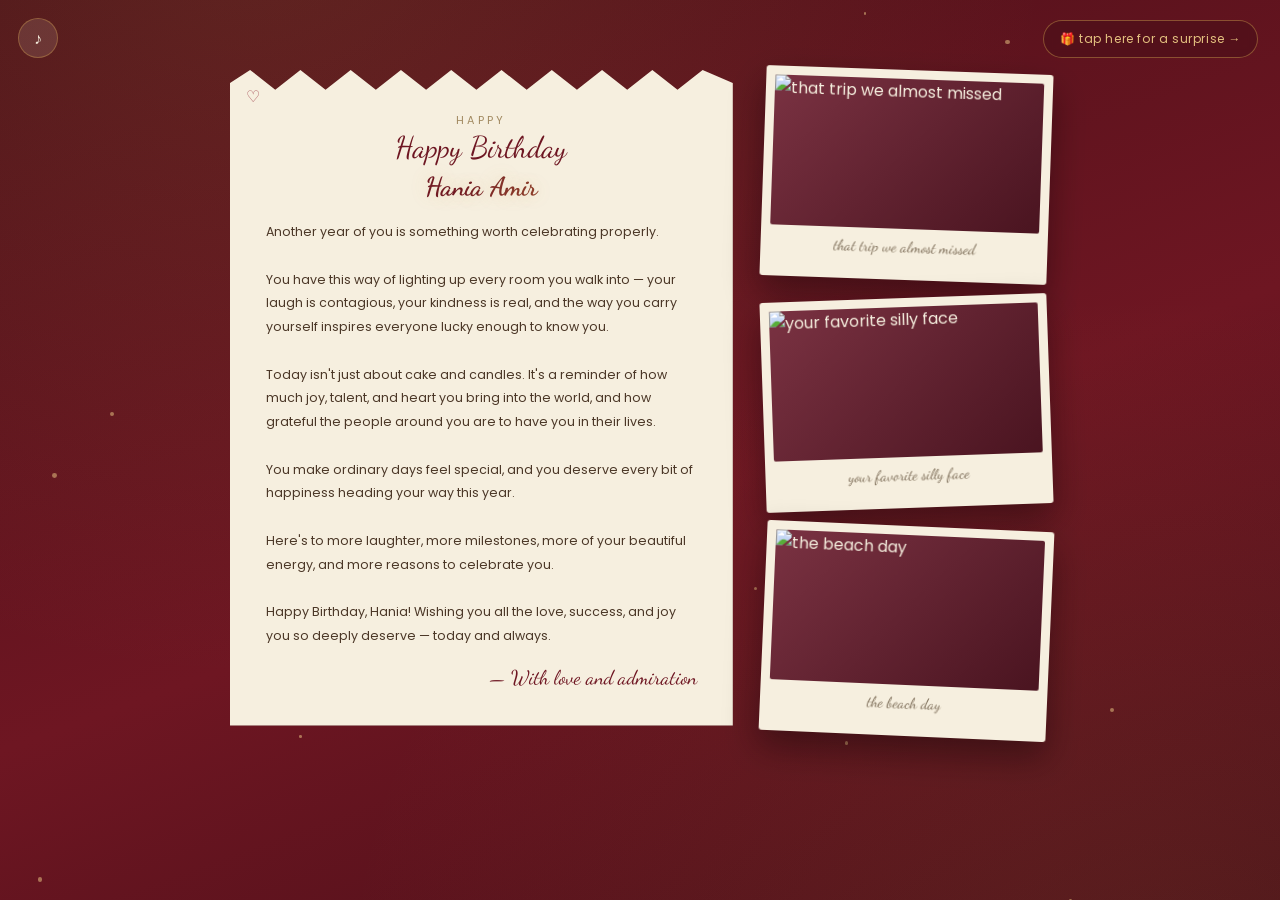
==== letter.html @ cc519613 "files" ====
<!DOCTYPE html>
<html lang="en">
<head>
<meta charset="UTF-8" />
<meta name="viewport" content="width=device-width, initial-scale=1.0" />
<title>Your letter</title>
<link rel="stylesheet" href="style.css" />
<script src="config.js"></script>
<style>
  .stage{ align-items:flex-start; padding-top: 70px; padding-bottom: 90px; }

  .letter-wrap{
    display:flex;
    gap: 30px;
    align-items:flex-start;
    max-width: 820px;
    width: 100%;
    position:relative;
    z-index:2;
  }

  .paper{
    background: var(--cream);
    color: var(--ink);
    flex: 1.5;
    padding: 42px 36px 36px;
    position:relative;
    box-shadow: 0 26px 55px var(--shadow);
    clip-path: polygon(
      0% 2%, 4% 0%, 9% 3%, 14% 0%, 19% 3%, 24% 0%, 29% 3%, 34% 0%, 39% 3%, 44% 0%,
      49% 3%, 54% 0%, 59% 3%, 64% 0%, 69% 3%, 74% 0%, 79% 3%, 84% 0%, 89% 3%, 94% 0%, 100% 2%,
      100% 100%, 0% 100%
    );
    opacity: 0;
    animation: paperIn .8s ease forwards .1s;
  }
  @keyframes paperIn{ from{ opacity:0; transform: translateY(24px) rotate(-.6deg);} to{ opacity:1; transform:none; } }

  .paper-title{ text-align:center; margin-bottom: 6px; }
  .paper-title .eyebrow{ font-size: 11px; letter-spacing:.3em; color: #a0885f; display:block; }
  .paper-title .main{ font-family:'Dancing Script', cursive; font-size: 30px; color: var(--maroon); }

  .greet-name{
    text-align:center;
    font-family:'Dancing Script', cursive;
    font-size: 26px;
    font-weight:700;
    margin: 6px 0 18px;
    background: linear-gradient(100deg, var(--maroon) 20%, #c98a3f 45%, var(--maroon) 70%);
    background-size: 220% 100%;
    -webkit-background-clip: text; background-clip: text; -webkit-text-fill-color: transparent;
    animation: nameShimmer 4.5s linear infinite;
    text-shadow: 0 0 18px rgba(207,159,78,.25);
  }
  @keyframes nameShimmer{ to{ background-position: -220% 0; } }

  .paper-body{ font-size: 12.5px; line-height: 1.9; color: #4a3626; white-space: pre-line; }
  .paper-sign{ margin-top: 18px; font-family:'Dancing Script', cursive; font-size: 20px; color: var(--maroon); text-align:right; }
  .fav-heart{ position:absolute; top:14px; left:16px; font-size: 16px; color: var(--maroon-light); opacity:.75; animation: pulse 1.8s ease-in-out infinite; }
  @keyframes pulse{ 0%,100%{ transform: scale(1);} 50%{ transform: scale(1.25);} }

  .photo-col{ flex:1; display:flex; flex-direction:column; gap: 18px; }
  .photo-card{
    background: var(--cream);
    padding: 9px 9px 24px;
    border-radius: 3px;
    box-shadow: 0 16px 34px var(--shadow);
    transform: rotate(2deg);
    opacity: 0;
    animation: cardIn .7s ease forwards;
    transition: transform .3s ease;
  }
  .photo-card:hover{ transform: rotate(0deg) scale(1.04) !important; }
  .photo-card:nth-child(1){ animation-delay: .3s; }
  .photo-card:nth-child(2){ animation-delay: .55s; transform: rotate(-2deg); }
  .photo-card:nth-child(3){ animation-delay: .8s; transform: rotate(2.5deg); }
  @keyframes cardIn{ from{ opacity:0; transform: translateY(18px) rotate(0deg);} to{ opacity:1; } }

  .photo-placeholder{
    height: 150px;
    border-radius: 2px;
    overflow: hidden;
    background: linear-gradient(135deg, #7a3242, #4a1420);
  }
  .photo-placeholder img{ width:100%; height:100%; object-fit: cover; display:block; }
  .photo-caption{ text-align:center; font-family:'Dancing Script', cursive; font-size: 15px; color:#7a6a55; margin-top: 9px; }

  .surprise-link{
    position: fixed;
    top: 20px; right: 22px;
    z-index: 6;
    font-size: 12px;
    letter-spacing:.05em;
    color: var(--gold-soft);
    background: rgba(74,15,24,0.55);
    border: 1px solid rgba(207,159,78,0.45);
    padding: 9px 16px;
    border-radius: 999px;
    backdrop-filter: blur(4px);
    animation: linkFloat 2.4s ease-in-out infinite;
  }
  @keyframes linkFloat{ 0%,100%{ transform: translateY(0);} 50%{ transform: translateY(-4px);} }

  .music-toggle{
    position:fixed;
    top: 18px; left: 18px;
    width: 40px; height:40px;
    border-radius: 50%;
    background: rgba(246,239,223,0.12);
    border: 1px solid rgba(207,159,78,0.4);
    display:flex; align-items:center; justify-content:center;
    font-size: 16px;
    z-index: 5;
  }

  @media (max-width: 680px){
    .letter-wrap{ flex-direction: column; }
    .photo-col{ flex-direction:row; flex-wrap:wrap; }
    .photo-card{ flex: 1 1 45%; }
    .photo-placeholder{ height: 130px; }
    .surprise-link{
      position: static;
      display:block;
      width: fit-content;
      margin: 26px auto 0;
      text-align:center;
      animation: none;
    }
  }
</style>
</head>
<body>
<div class="stage">
  <div class="sparkles" id="sparkles"></div>
  <button class="music-toggle" id="musicToggle" title="music">♪</button>
  <a class="surprise-link" href="loading.html?next=wish.html">🎁 tap here for a surprise →</a>

  <div class="letter-wrap">
    <div class="paper">
      <div class="fav-heart">♡</div>
      <div class="paper-title">
        <span class="eyebrow">HAPPY</span>
        <span class="main" id="letterTitle">Birthday</span>
      </div>
      <div class="greet-name" id="greetName">Bubo</div>
      <div class="paper-body" id="letterBody"></div>
      <div class="paper-sign" id="letterSignoff"></div>
    </div>

    <div class="photo-col" id="photoCol"></div>
  </div>
</div>

<audio id="bgAudio" loop>
  <!-- Optional: drop a file at music/song.mp3 and it will play here -->
  <source src="music/song.mp3" type="audio/mpeg" />
</audio>

<script src="script.js"></script>
<script>
  document.getElementById("letterTitle").textContent = SURPRISE_CONFIG.letterTitle;
  document.getElementById("greetName").textContent = SURPRISE_CONFIG.recipientName;
  document.getElementById("letterBody").textContent = SURPRISE_CONFIG.letterBody;
  document.getElementById("letterSignoff").textContent = "— " + SURPRISE_CONFIG.letterSignoff;

  const photoCol = document.getElementById("photoCol");
  SURPRISE_CONFIG.photos.slice(0, 3).forEach((p) => {
    const card = document.createElement("div");
    card.className = "photo-card";
    card.innerHTML = `<div class="photo-placeholder"><img src="${p.url}" alt="${p.caption}"></div><div class="photo-caption">${p.caption}</div>`;
    photoCol.appendChild(card);
  });

  scatterSparkles(document.getElementById("sparkles"), 14);

  const audio = document.getElementById("bgAudio");
  const toggle = document.getElementById("musicToggle");
  let playing = false;
  toggle.addEventListener("click", () => {
    if (!playing) { audio.play().catch(()=>{}); toggle.textContent="❚❚"; }
    else { audio.pause(); toggle.textContent="♪"; }
    playing = !playing;
  });
</script>
</body>
</html>
---- style.css ----
@import url('https://fonts.googleapis.com/css2?family=Playfair+Display:ital,wght@0,500;0,600;0,700;1,500&family=Dancing+Script:wght@600;700&family=Poppins:wght@300;400;500;600&display=swap');

:root{
  --maroon-deep: #4a0f18;
  --maroon: #6e1622;
  --maroon-light: #8f2030;
  --cream: #f6efdf;
  --cream-dim: #ece2c8;
  --gold: #cf9f4e;
  --gold-soft: #e3c07f;
  --ink: #2c1810;
  --shadow: rgba(20, 4, 6, 0.45);
}

*{ box-sizing: border-box; margin:0; padding:0; }

html,body{
  height:100%;
  font-family:'Poppins', sans-serif;
  color: var(--cream);
  background: var(--maroon-deep);
  -webkit-font-smoothing: antialiased;
}

.script{ font-family:'Dancing Script', cursive; }
.display{ font-family:'Playfair Display', serif; }

.stage{
  min-height:100vh;
  width:100%;
  display:flex;
  align-items:center;
  justify-content:center;
  position:relative;
  overflow:hidden;
  background:
    radial-gradient(ellipse at 20% -10%, rgba(207,159,78,0.14), transparent 55%),
    radial-gradient(ellipse at 90% 110%, rgba(207,159,78,0.10), transparent 50%),
    linear-gradient(160deg, var(--maroon-deep) 0%, var(--maroon) 55%, var(--maroon-deep) 100%);
  padding: 32px 20px;
}

/* soft floating dust/sparkle layer used on several pages */
.sparkles{ position:absolute; inset:0; pointer-events:none; }
.sparkles span{
  position:absolute;
  width:4px; height:4px;
  border-radius:50%;
  background: var(--gold-soft);
  opacity:.55;
  animation: drift 7s ease-in-out infinite;
}
@keyframes drift{
  0%,100%{ transform: translateY(0) scale(1); opacity:.25; }
  50%{ transform: translateY(-18px) scale(1.4); opacity:.7; }
}

a{ color:inherit; text-decoration:none; }
button{ font-family:inherit; cursor:pointer; border:none; background:none; color:inherit; }

::selection{ background: var(--gold); color: var(--maroon-deep); }

.fade-in{ animation: fadeIn 1.1s ease both; }
@keyframes fadeIn{ from{ opacity:0; transform: translateY(14px);} to{ opacity:1; transform:none; } }

.reduced-motion, [data-reduced-motion="true"] *{ animation-duration: .001ms !important; transition-duration: .001ms !important; }

@media (prefers-reduced-motion: reduce){
  *{ animation-duration: .001ms !important; transition-duration: .001ms !important; }
}
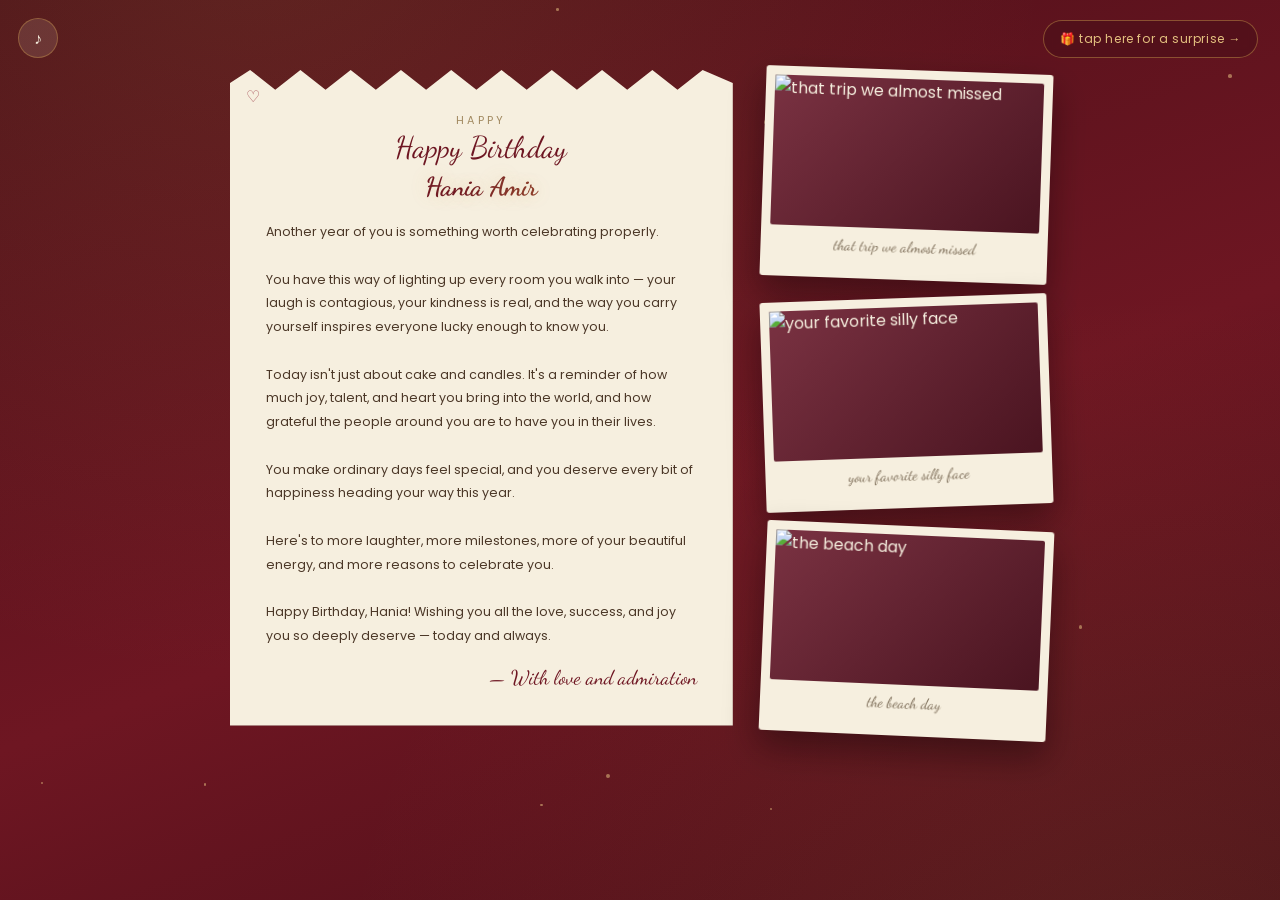
==== commit ef375382: "Refactor responsive styles and add surprise link Updated styles for responsive design and adjusted l" ====
--- a/letter.html
+++ b/letter.html
@@ -114,17 +114,19 @@
   }
 
   @media (max-width: 680px){
+    .stage{ flex-direction: column; }
     .letter-wrap{ flex-direction: column; }
-    .photo-col{ flex-direction:row; flex-wrap:wrap; }
-    .photo-card{ flex: 1 1 45%; }
-    .photo-placeholder{ height: 130px; }
+    .photo-col{ flex-direction:column; }
+    .photo-card{ width: 100%; }
+    .photo-placeholder{ height: 220px; }
     .surprise-link{
       position: static;
       display:block;
       width: fit-content;
-      margin: 26px auto 0;
+      margin: 30px auto 0;
       text-align:center;
       animation: none;
+      order: 3;
     }
   }
 </style>
@@ -133,7 +135,6 @@
 <div class="stage">
   <div class="sparkles" id="sparkles"></div>
   <button class="music-toggle" id="musicToggle" title="music">♪</button>
-  <a class="surprise-link" href="loading.html?next=wish.html">🎁 tap here for a surprise →</a>
 
   <div class="letter-wrap">
     <div class="paper">
@@ -149,6 +150,8 @@
 
     <div class="photo-col" id="photoCol"></div>
   </div>
+
+  <a class="surprise-link" href="loading.html?next=wish.html">🎁 tap here for a surprise →</a>
 </div>
 
 <audio id="bgAudio" loop>
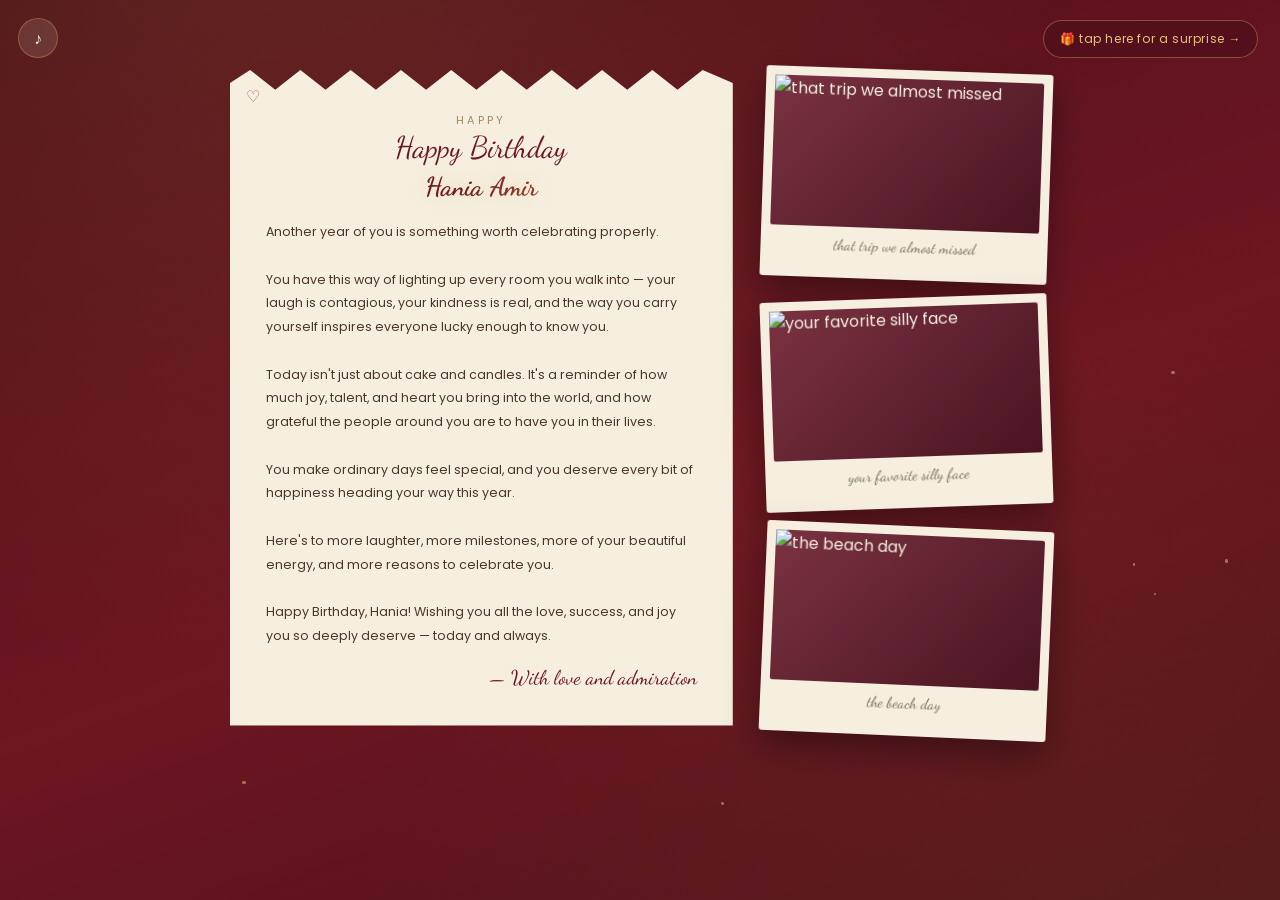
==== commit 7d9bd2f1: "Improve responsive styles in letter.html Updated styles for responsive design and adjusted photo pla" ====
--- a/letter.html
+++ b/letter.html
@@ -115,10 +115,11 @@
 
   @media (max-width: 680px){
     .stage{ flex-direction: column; }
-    .letter-wrap{ flex-direction: column; }
-    .photo-col{ flex-direction:column; }
+    .letter-wrap{ flex-direction: column; align-items: stretch; }
+    .paper{ width: 100%; }
+    .photo-col{ flex-direction:column; width: 100%; }
     .photo-card{ width: 100%; }
-    .photo-placeholder{ height: 220px; }
+    .photo-placeholder{ height: 280px; }
     .surprise-link{
       position: static;
       display:block;
